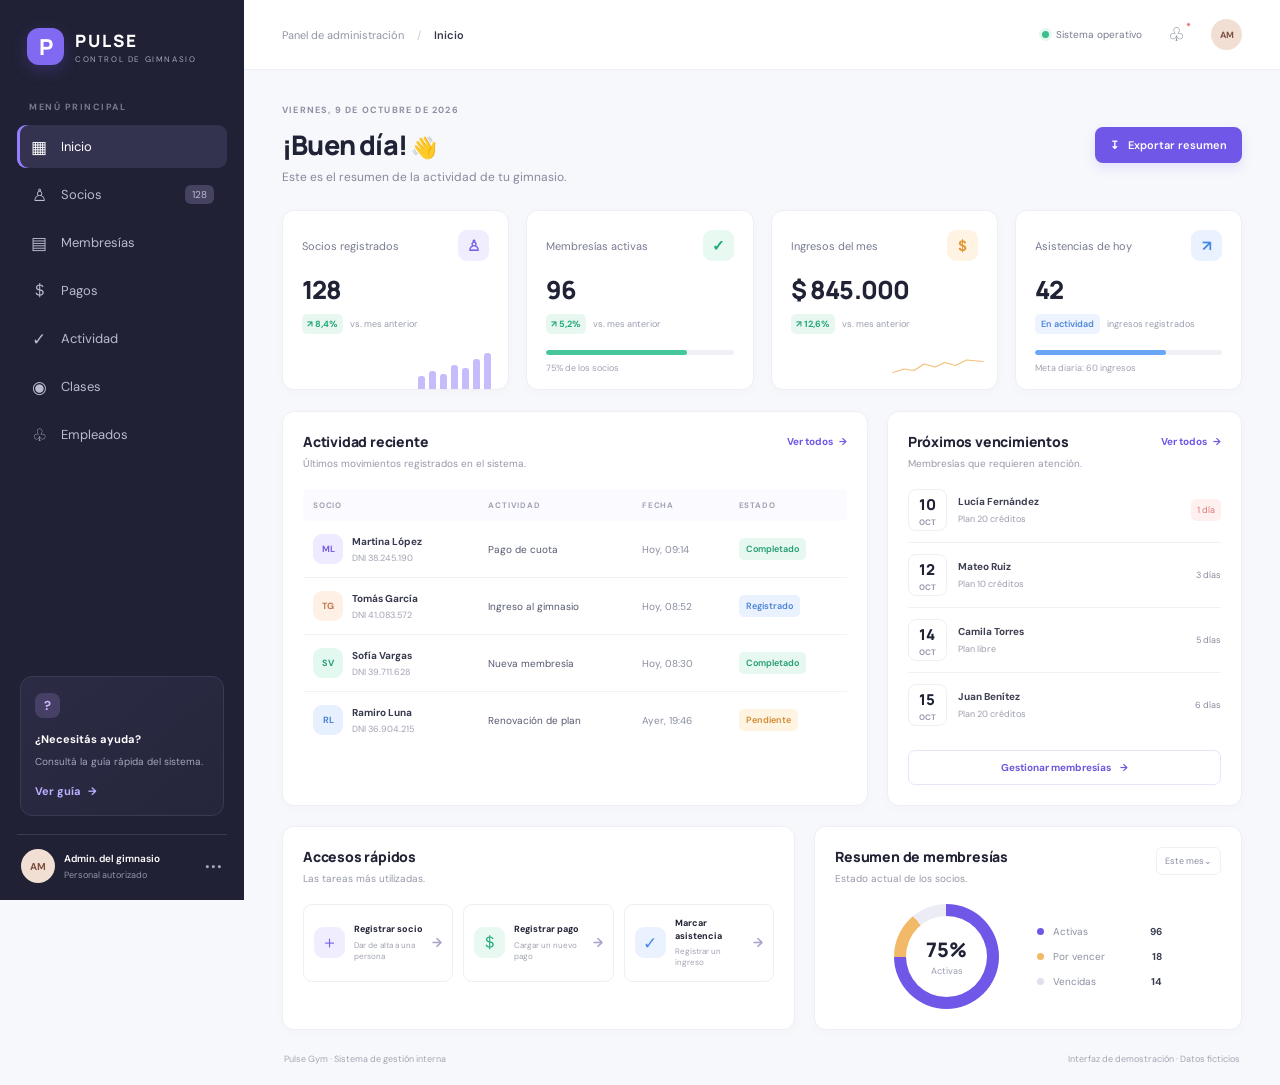
==== index.html @ cd111c4d "Interfaces de usuario Index con dashboard básico en HTML y CSS" ====
<!DOCTYPE html>
<html lang="es">

<head>
  <meta charset="UTF-8">
  <meta name="viewport" content="width=device-width, initial-scale=1.0">
  <title>Pulse Gym | Panel de administración</title>
  <link rel="stylesheet" href="styles.css">
</head>

<body>
  <div class="app">
    <aside class="sidebar">
      <a class="brand" href="#" aria-label="Pulse Gym inicio">
        <span class="brand-mark">P</span>
        <span><strong>PULSE</strong><small>CONTROL DE GIMNASIO</small></span>
      </a>

      <p class="nav-label">MENÚ PRINCIPAL</p>
      <nav>
        <a class="nav-item active" href="#"><span class="nav-icon">▦</span>Inicio</a>
        <a class="nav-item" href="html/socios.html"><span class="nav-icon">♙</span>Socios <span class="nav-count">128</span></a>
        <a class="nav-item" href="html/actividad.html"><span class="nav-icon">▤</span>Membresías</a>
        <a class="nav-item" href="html/pagos.html"><span class="nav-icon">＄</span>Pagos</a>
        <a class="nav-item" href="html/actividad.html"><span class="nav-icon">✓</span>Actividad</a>
        <a class="nav-item" href="html/actividad.html"><span class="nav-icon">◉</span>Clases</a>
        <a class="nav-item" href="html/actividad.html"><span class="nav-icon">♧</span>Empleados</a>
      </nav>

      <div class="sidebar-bottom">
        <div class="help-card">
          <div class="help-symbol">?</div>
          <strong>¿Necesitás ayuda?</strong>
          <p>Consultá la guía rápida del sistema.</p>
          <a href="#">Ver guía <span>→</span></a>
        </div>
        <div class="profile">
          <div class="avatar">AM</div>
          <div class="profile-text"><strong>Admin. del gimnasio</strong><small>Personal autorizado</small></div>
          <span class="dots">•••</span>
        </div>
      </div>
    </aside>

    <main class="main">
      <header class="topbar">
        <div class="breadcrumb">Panel de administración <span>/</span> <strong>Inicio</strong></div>
        <div class="top-actions">
          <span class="status"><i></i> Sistema operativo</span>
          <button class="icon-button" aria-label="Notificaciones">♧<b></b></button>
          <div class="avatar small-avatar">AM</div>
        </div>
      </header>

      <section class="content">
        <div class="welcome-row">
          <div>
            <p class="eyebrow">VIERNES, 9 DE OCTUBRE DE 2026</p>
            <h1>¡Buen día! <span>👋</span></h1>
            <p class="subheading">Este es el resumen de la actividad de tu gimnasio.</p>
          </div>
          <button class="primary-button" onclick="window.print()">↧ <span>Exportar resumen</span></button>
        </div>

        <div class="stats-grid">
          <article class="stat-card">
            <div class="stat-top"><span>Socios registrados</span><span class="stat-icon violet">♙</span></div>
            <div class="stat-value">128</div>
            <div class="stat-foot"><span class="trend">↗ 8,4%</span><span>vs. mes anterior</span></div>
            <div class="mini-bars" aria-hidden="true"><i style="height:35%"></i><i style="height:50%"></i><i
                style="height:42%"></i><i style="height:67%"></i><i style="height:58%"></i><i style="height:82%"></i><i
                style="height:100%"></i></div>
          </article>
          <article class="stat-card">
            <div class="stat-top"><span>Membresías activas</span><span class="stat-icon green">✓</span></div>
            <div class="stat-value">96</div>
            <div class="stat-foot"><span class="trend">↗ 5,2%</span><span>vs. mes anterior</span></div>
            <div class="progress-track">
              <div class="progress green-progress"></div>
            </div>
            <small class="stat-caption">75% de los socios</small>
          </article>
          <article class="stat-card">
            <div class="stat-top"><span>Ingresos del mes</span><span class="stat-icon orange">$</span></div>
            <div class="stat-value">$ 845.000</div>
            <div class="stat-foot"><span class="trend">↗ 12,6%</span><span>vs. mes anterior</span></div>
            <div class="sparkline"><svg viewBox="0 0 180 35" role="img" aria-label="Tendencia de ingresos ascendente">
                <polyline points="0,29 22,22 42,25 62,12 84,18 104,9 125,15 147,4 180,7" />
              </svg></div>
          </article>
          <article class="stat-card">
            <div class="stat-top"><span>Asistencias de hoy</span><span class="stat-icon blue">↗</span></div>
            <div class="stat-value">42</div>
            <div class="stat-foot"><span class="neutral-pill">En actividad</span><span>ingresos registrados</span></div>
            <div class="progress-track">
              <div class="progress blue-progress"></div>
            </div>
            <small class="stat-caption">Meta diaria: 60 ingresos</small>
          </article>
        </div>

        <div class="section-grid">
          <section class="panel activity-panel">
            <div class="panel-heading">
              <div>
                <h2>Actividad reciente</h2>
                <p>Últimos movimientos registrados en el sistema.</p>
              </div>
              <a href="#">Ver todos <span>→</span></a>
            </div>
            <div class="table-wrap">
              <table>
                <thead>
                  <tr>
                    <th>SOCIO</th>
                    <th>ACTIVIDAD</th>
                    <th>FECHA</th>
                    <th>ESTADO</th>
                  </tr>
                </thead>
                <tbody>
                  <tr>
                    <td>
                      <div class="person"><span class="person-avatar lavender">ML</span><span><strong>Martina
                            López</strong><small>DNI 38.245.190</small></span></div>
                    </td>
                    <td><span class="activity-type">Pago de cuota</span></td>
                    <td>Hoy, 09:14</td>
                    <td><span class="badge paid">Completado</span></td>
                  </tr>
                  <tr>
                    <td>
                      <div class="person"><span class="person-avatar peach">TG</span><span><strong>Tomás
                            García</strong><small>DNI 41.083.572</small></span></div>
                    </td>
                    <td><span class="activity-type">Ingreso al gimnasio</span></td>
                    <td>Hoy, 08:52</td>
                    <td><span class="badge active-badge">Registrado</span></td>
                  </tr>
                  <tr>
                    <td>
                      <div class="person"><span class="person-avatar mint">SV</span><span><strong>Sofía
                            Vargas</strong><small>DNI 39.711.628</small></span></div>
                    </td>
                    <td><span class="activity-type">Nueva membresía</span></td>
                    <td>Hoy, 08:30</td>
                    <td><span class="badge paid">Completado</span></td>
                  </tr>
                  <tr>
                    <td>
                      <div class="person"><span class="person-avatar blue-bg">RL</span><span><strong>Ramiro
                            Luna</strong><small>DNI 36.904.215</small></span></div>
                    </td>
                    <td><span class="activity-type">Renovación de plan</span></td>
                    <td>Ayer, 19:46</td>
                    <td><span class="badge pending">Pendiente</span></td>
                  </tr>
                </tbody>
              </table>
            </div>
          </section>

          <section class="panel renewals-panel">
            <div class="panel-heading">
              <div>
                <h2>Próximos vencimientos</h2>
                <p>Membresías que requieren atención.</p>
              </div>
              <a href="#">Ver todos <span>→</span></a>
            </div>
            <div class="renewal-list">
              <div class="renewal-item">
                <div class="renewal-date"><strong>10</strong><small>OCT</small></div>
                <div class="renewal-info"><strong>Lucía Fernández</strong><small>Plan 20 créditos</small></div><span
                  class="days-left urgent">1 día</span>
              </div>
              <div class="renewal-item">
                <div class="renewal-date"><strong>12</strong><small>OCT</small></div>
                <div class="renewal-info"><strong>Mateo Ruiz</strong><small>Plan 10 créditos</small></div><span
                  class="days-left">3 días</span>
              </div>
              <div class="renewal-item">
                <div class="renewal-date"><strong>14</strong><small>OCT</small></div>
                <div class="renewal-info"><strong>Camila Torres</strong><small>Plan libre</small></div><span
                  class="days-left">5 días</span>
              </div>
              <div class="renewal-item">
                <div class="renewal-date"><strong>15</strong><small>OCT</small></div>
                <div class="renewal-info"><strong>Juan Benítez</strong><small>Plan 20 créditos</small></div><span
                  class="days-left">6 días</span>
              </div>
            </div>
            <button class="outline-button">Gestionar membresías <span>→</span></button>
          </section>
        </div>

        <div class="bottom-grid">
          <section class="panel quick-panel">
            <div class="panel-heading">
              <div>
                <h2>Accesos rápidos</h2>
                <p>Las tareas más utilizadas.</p>
              </div>
            </div>
            <div class="quick-actions">
              <a href="#"><span class="quick-icon violet">＋</span><span><strong>Registrar socio</strong><small>Dar de
                    alta a una persona</small></span><b>→</b></a>
              <a href="#"><span class="quick-icon green">＄</span><span><strong>Registrar pago</strong><small>Cargar un
                    nuevo pago</small></span><b>→</b></a>
              <a href="#"><span class="quick-icon blue">✓</span><span><strong>Marcar asistencia</strong><small>Registrar
                    un ingreso</small></span><b>→</b></a>
            </div>
          </section>
          <section class="panel occupancy-panel">
            <div class="panel-heading">
              <div>
                <h2>Resumen de membresías</h2>
                <p>Estado actual de los socios.</p>
              </div><span class="period">Este mes⌄</span>
            </div>
            <div class="membership-summary">
              <div class="donut" aria-label="75 por ciento de membresías activas">
                <div><strong>75%</strong><small>Activas</small></div>
              </div>
              <div class="legend">
                <div><i class="dot active-dot"></i><span>Activas</span><strong>96</strong></div>
                <div><i class="dot pending-dot"></i><span>Por vencer</span><strong>18</strong></div>
                <div><i class="dot expired-dot"></i><span>Vencidas</span><strong>14</strong></div>
              </div>
            </div>
          </section>
        </div>
        <footer>Pulse Gym · Sistema de gestión interna <span>Interfaz de demostración · Datos ficticios</span></footer>
      </section>
    </main>
  </div>
</body>

</html>
---- styles.css ----
@import url('https://fonts.googleapis.com/css2?family=DM+Sans:wght@400;500;600;700&family=Manrope:wght@400;500;600;700;800&display=swap');

:root {
  --ink: #202235;
  --muted: #85899c;
  --line: #ececf3;
  --purple: #7157e8;
  --sidebar: #202135;
  --surface: #ffffff;
  --background: #f7f8fc;
}

* {
  box-sizing: border-box;
}

body {
  margin: 0;
  color: var(--ink);
  background: var(--background);
  font-family: 'DM Sans', sans-serif;
  font-size: 13px;
}

button,
a {
  font: inherit;
}

a {
  color: inherit;
  text-decoration: none;
}

button {
  cursor: pointer;
}

.app {
  min-height: 100vh;
}

.sidebar {
  position: fixed;
  inset: 0 auto 0 0;
  width: 244px;
  background: var(--sidebar);
  color: #fff;
  padding: 28px 17px 17px;
  display: flex;
  flex-direction: column;
  z-index: 2;
}

.brand {
  display: flex;
  align-items: center;
  gap: 11px;
  padding: 0 10px 36px;
}

.brand-mark {
  display: grid;
  place-items: center;
  width: 37px;
  height: 37px;
  border-radius: 12px;
  background: #8169f2;
  font: 800 22px Manrope, sans-serif;
  box-shadow: 0 5px 16px #7157e844;
}

.brand strong {
  display: block;
  font: 800 17px Manrope, sans-serif;
  letter-spacing: 2px;
}

.brand small {
  display: block;
  margin-top: 2px;
  color: #a4a5bb;
  font-size: 8px;
  letter-spacing: 1.6px;
}

.nav-label {
  padding: 0 12px;
  margin: 0 0 12px;
  color: #777990;
  font-size: 9px;
  font-weight: 700;
  letter-spacing: 1.5px;
}

nav {
  display: grid;
  gap: 5px;
}

.nav-item {
  display: flex;
  align-items: center;
  gap: 13px;
  min-height: 43px;
  padding: 0 13px;
  border-radius: 9px;
  color: #b9bbce;
  transition: background .2s, color .2s;
}

.nav-item:hover,
.nav-item.active {
  background: #34334f;
  color: #fff;
}

.nav-item.active {
  box-shadow: inset 3px 0 #947fff;
}

.nav-icon {
  width: 18px;
  text-align: center;
  font-size: 17px;
}

.nav-count {
  margin-left: auto;
  padding: 3px 7px;
  background: #45435f;
  border-radius: 6px;
  font-size: 10px;
}

.sidebar-bottom {
  margin-top: auto;
}

.help-card {
  margin: 20px 3px 18px;
  padding: 16px 14px;
  border: 1px solid #3b3a55;
  border-radius: 12px;
  background: linear-gradient(140deg, #2b2b45, #25253b);
}

.help-symbol {
  display: grid;
  place-items: center;
  width: 25px;
  height: 25px;
  border-radius: 8px;
  color: #c7baff;
  background: #464066;
  font-weight: 700;
  margin-bottom: 12px;
}

.help-card strong {
  font-size: 11px;
}

.help-card p {
  margin: 7px 0 12px;
  color: #a5a6bc;
  font-size: 10px;
  line-height: 1.6;
}

.help-card a {
  color: #bcb0ff;
  font-size: 11px;
  font-weight: 700;
}

.help-card a span {
  margin-left: 4px;
}

.profile {
  display: flex;
  align-items: center;
  gap: 9px;
  padding: 14px 4px 0;
  border-top: 1px solid #3a3a50;
}

.avatar {
  flex: 0 0 auto;
  display: grid;
  place-items: center;
  width: 34px;
  height: 34px;
  border-radius: 50%;
  background: #f2dfd3;
  color: #7d5142;
  font-size: 10px;
  font-weight: 700;
}

.profile-text {
  min-width: 0;
}

.profile-text strong,
.profile-text small {
  display: block;
}

.profile-text strong {
  font-size: 10px;
  font-weight: 600;
  white-space: nowrap;
}

.profile-text small {
  color: #9294ad;
  margin-top: 4px;
  font-size: 9px;
}

.dots {
  margin-left: auto;
  color: #a3a5bb;
  letter-spacing: 1px;
}

.main {
  margin-left: 244px;
  min-height: 100vh;
}

.topbar {
  height: 70px;
  padding: 0 38px;
  background: #fff;
  border-bottom: 1px solid #efeff5;
  display: flex;
  align-items: center;
  justify-content: space-between;
}

.breadcrumb {
  color: #9295a6;
  font-size: 11px;
}

.breadcrumb span {
  margin: 0 10px;
  color: #c7c8d2;
}

.breadcrumb strong {
  color: #38394d;
  font-weight: 600;
}

.top-actions {
  display: flex;
  align-items: center;
  gap: 20px;
}

.status {
  display: flex;
  align-items: center;
  gap: 7px;
  color: #777d90;
  font-size: 10px;
}

.status i {
  width: 7px;
  height: 7px;
  border-radius: 50%;
  background: #39bf8a;
  box-shadow: 0 0 0 3px #e5f8ef;
}

.icon-button {
  position: relative;
  border: 0;
  background: none;
  color: #777b91;
  font-size: 19px;
}

.icon-button b {
  position: absolute;
  top: 1px;
  right: 0;
  width: 5px;
  height: 5px;
  border-radius: 50%;
  background: #ef777d;
  border: 1px solid white;
}

.small-avatar {
  width: 31px;
  height: 31px;
  font-size: 9px;
}

.content {
  max-width: 1600px;
  margin: 0 auto;
  padding: 34px 38px 20px;
}

.welcome-row {
  display: flex;
  justify-content: space-between;
  align-items: center;
  margin-bottom: 25px;
}

.eyebrow {
  margin: 0 0 10px;
  color: #8d90a2;
  font-size: 9px;
  font-weight: 700;
  letter-spacing: 1.2px;
}

h1,
h2,
p {
  margin-top: 0;
}

h1 {
  margin-bottom: 6px;
  font: 800 27px Manrope, sans-serif;
  letter-spacing: -.8px;
}

h1 span {
  font-size: 21px;
}

.subheading {
  margin-bottom: 0;
  color: #85899c;
  font-size: 12px;
}

.primary-button {
  display: flex;
  align-items: center;
  gap: 9px;
  padding: 11px 15px;
  color: #fff;
  border: 0;
  border-radius: 8px;
  background: var(--purple);
  box-shadow: 0 5px 12px #7157e826;
  font-size: 11px;
  font-weight: 600;
}

.primary-button:hover {
  background: #6046d6;
}

.stats-grid {
  display: grid;
  grid-template-columns: repeat(4, minmax(0, 1fr));
  gap: 17px;
  margin-bottom: 21px;
}

.stat-card,
.panel {
  background: var(--surface);
  border: 1px solid #eeeef5;
  border-radius: 12px;
  box-shadow: 0 3px 12px #26264a05;
}

.stat-card {
  position: relative;
  min-height: 157px;
  padding: 19px 19px 15px;
  overflow: hidden;
}

.stat-top {
  display: flex;
  justify-content: space-between;
  align-items: center;
  color: #777b90;
  font-size: 11px;
}

.stat-icon {
  display: grid;
  place-items: center;
  width: 31px;
  height: 31px;
  border-radius: 9px;
  font-size: 15px;
  font-weight: 700;
}

.violet {
  color: #795fe7;
  background: #f0edff;
}

.green {
  color: #20a97c;
  background: #e7f9f1;
}

.orange {
  color: #e29a39;
  background: #fff3e4;
}

.blue {
  color: #4789e9;
  background: #eaf2ff;
}

.stat-value {
  margin: 11px 0 7px;
  font: 800 25px Manrope, sans-serif;
  letter-spacing: -.8px;
}

.stat-foot {
  display: flex;
  align-items: center;
  gap: 7px;
  color: #9a9dae;
  font-size: 9px;
}

.trend {
  color: #22a779;
  background: #e8f8f0;
  padding: 4px 5px;
  border-radius: 5px;
  font-weight: 700;
}

.neutral-pill {
  padding: 4px 6px;
  border-radius: 5px;
  color: #4c86d9;
  background: #edf4ff;
  font-weight: 600;
}

.mini-bars {
  position: absolute;
  right: 17px;
  bottom: 0;
  height: 36px;
  display: flex;
  align-items: end;
  gap: 4px;
  opacity: .8;
}

.mini-bars i {
  display: block;
  width: 7px;
  border-radius: 3px 3px 0 0;
  background: #b8aafa;
}

.progress-track {
  width: 100%;
  height: 5px;
  margin-top: 16px;
  background: #f0f1f7;
  border-radius: 5px;
  overflow: hidden;
}

.progress {
  height: 100%;
  border-radius: 5px;
}

.green-progress {
  width: 75%;
  background: #46c79b;
}

.blue-progress {
  width: 70%;
  background: #6ba6f6;
}

.stat-caption {
  display: block;
  margin-top: 7px;
  color: #a1a4b3;
  font-size: 9px;
}

.sparkline {
  position: absolute;
  width: 90px;
  right: 14px;
  bottom: 10px;
  opacity: .8;
}

.sparkline svg {
  width: 100%;
  overflow: visible;
}

.sparkline polyline {
  fill: none;
  stroke: #f0b25b;
  stroke-width: 2.5;
  stroke-linecap: round;
  stroke-linejoin: round;
}

.section-grid {
  display: grid;
  grid-template-columns: minmax(0, 1.65fr) minmax(290px, 1fr);
  gap: 19px;
  margin-bottom: 20px;
}

.panel {
  padding: 20px;
  min-width: 0;
}

.panel-heading {
  display: flex;
  justify-content: space-between;
  align-items: flex-start;
  gap: 10px;
  margin-bottom: 19px;
}

.panel-heading h2 {
  margin: 0 0 6px;
  font: 800 14px Manrope, sans-serif;
  letter-spacing: -.2px;
}

.panel-heading p {
  margin: 0;
  color: #9699aa;
  font-size: 10px;
}

.panel-heading>a {
  flex: 0 0 auto;
  color: #7157e8;
  font-size: 10px;
  font-weight: 700;
  padding-top: 3px;
}

.panel-heading>a span {
  margin-left: 4px;
}

.table-wrap {
  overflow-x: auto;
}

table {
  width: 100%;
  border-collapse: collapse;
  text-align: left;
  white-space: nowrap;
}

th {
  padding: 11px 10px;
  color: #a0a3b2;
  font-size: 8px;
  font-weight: 700;
  letter-spacing: .8px;
  background: #fafaff;
}

th:first-child {
  border-radius: 6px 0 0 6px;
}

th:last-child {
  border-radius: 0 6px 6px 0;
}

td {
  padding: 13px 10px;
  border-bottom: 1px solid #f1f1f6;
  color: #898da0;
  font-size: 10px;
}

tbody tr:last-child td {
  border-bottom: 0;
}

.person {
  display: flex;
  align-items: center;
  gap: 9px;
}

.person-avatar {
  display: grid;
  place-items: center;
  width: 30px;
  height: 30px;
  border-radius: 9px;
  font-size: 9px;
  font-weight: 700;
}

.lavender {
  color: #775de0;
  background: #eeeaff;
}

.peach {
  color: #bf7950;
  background: #fff0e6;
}

.mint {
  color: #269d7a;
  background: #e3f8ef;
}

.blue-bg {
  color: #4b82d0;
  background: #e6f0ff;
}

.person strong,
.person small {
  display: block;
}

.person strong {
  color: #37394e;
  font-size: 10px;
  font-weight: 700;
}

.person small {
  margin-top: 4px;
  color: #a0a3b2;
  font-size: 9px;
}

.activity-type {
  color: #55596f;
}

.badge {
  display: inline-block;
  padding: 5px 7px;
  border-radius: 5px;
  font-size: 9px;
  font-weight: 600;
}

.paid {
  color: #209b72;
  background: #e7f8f0;
}

.active-badge {
  color: #4b83d5;
  background: #eaf2ff;
}

.pending {
  color: #d08a31;
  background: #fff3e2;
}

.renewal-list {
  margin-top: 2px;
}

.renewal-item {
  display: flex;
  align-items: center;
  gap: 11px;
  padding: 11px 0;
  border-bottom: 1px solid #f0f0f5;
}

.renewal-item:first-child {
  padding-top: 0;
}

.renewal-item:last-child {
  border-bottom: 0;
}

.renewal-date {
  display: flex;
  flex-direction: column;
  align-items: center;
  justify-content: center;
  width: 39px;
  height: 42px;
  flex: 0 0 auto;
  border: 1px solid #efeff5;
  border-radius: 8px;
}

.renewal-date strong {
  font: 800 15px Manrope, sans-serif;
}

.renewal-date small {
  margin-top: 2px;
  color: #989bad;
  font-size: 8px;
  font-weight: 700;
}

.renewal-info {
  min-width: 0;
  flex: 1;
}

.renewal-info strong,
.renewal-info small {
  display: block;
}

.renewal-info strong {
  color: #3d3f52;
  font-size: 10px;
}

.renewal-info small {
  margin-top: 5px;
  color: #9b9eae;
  font-size: 9px;
}

.days-left {
  flex: 0 0 auto;
  color: #898da0;
  font-size: 9px;
}

.days-left.urgent {
  color: #dc7777;
  background: #fff0f0;
  padding: 5px 6px;
  border-radius: 5px;
}

.outline-button {
  width: 100%;
  display: flex;
  justify-content: center;
  gap: 9px;
  margin-top: 13px;
  padding: 10px;
  border: 1px solid #e8e5fb;
  border-radius: 7px;
  color: #7058dc;
  background: #fff;
  font-size: 10px;
  font-weight: 700;
}

.outline-button:hover {
  background: #f8f6ff;
}

.bottom-grid {
  display: grid;
  grid-template-columns: minmax(0, 1.2fr) minmax(290px, 1fr);
  gap: 19px;
}

.quick-panel,
.occupancy-panel {
  min-height: 190px;
}

.quick-actions {
  display: grid;
  grid-template-columns: repeat(3, minmax(0, 1fr));
  gap: 10px;
}

.quick-actions a {
  display: flex;
  align-items: center;
  gap: 9px;
  padding: 12px 10px;
  min-width: 0;
  border: 1px solid #eeeef5;
  border-radius: 9px;
  transition: border .2s, transform .2s;
}

.quick-actions a:hover {
  border-color: #d7d0ff;
  transform: translateY(-2px);
}

.quick-icon {
  display: grid;
  place-items: center;
  flex: 0 0 auto;
  width: 31px;
  height: 31px;
  border-radius: 9px;
  font-size: 17px;
}

.quick-actions a>span:nth-child(2) {
  min-width: 0;
  flex: 1;
}

.quick-actions strong,
.quick-actions small {
  display: block;
}

.quick-actions strong {
  font-size: 9px;
  line-height: 1.4;
}

.quick-actions small {
  margin-top: 4px;
  color: #a0a3b2;
  font-size: 8px;
  line-height: 1.4;
}

.quick-actions b {
  color: #aaa5c8;
  font-size: 13px;
}

.period {
  padding: 7px 8px;
  border: 1px solid #efeff5;
  border-radius: 6px;
  color: #8b8ea1;
  font-size: 9px;
}

.membership-summary {
  display: flex;
  align-items: center;
  justify-content: center;
  gap: 38px;
}

.donut {
  display: grid;
  place-items: center;
  width: 105px;
  height: 105px;
  border-radius: 50%;
  background: conic-gradient(#7157e8 0 75%, #f2b968 75% 89%, #ececf4 89% 100%);
  position: relative;
}

.donut::before {
  content: '';
  position: absolute;
  inset: 12px;
  border-radius: 50%;
  background: white;
}

.donut>div {
  z-index: 1;
  text-align: center;
}

.donut strong,
.donut small {
  display: block;
}

.donut strong {
  font: 800 20px Manrope, sans-serif;
}

.donut small {
  margin-top: 2px;
  color: #9a9dae;
  font-size: 9px;
}

.legend {
  display: grid;
  gap: 12px;
  min-width: 125px;
}

.legend>div {
  display: grid;
  grid-template-columns: 8px 1fr auto;
  align-items: center;
  gap: 8px;
  color: #8c90a1;
  font-size: 10px;
}

.legend strong {
  color: #3b3d51;
  font-size: 10px;
}

.dot {
  width: 7px;
  height: 7px;
  border-radius: 50%;
}

.active-dot {
  background: #7157e8;
}

.pending-dot {
  background: #f2b968;
}

.expired-dot {
  background: #dfe0eb;
}

footer {
  display: flex;
  justify-content: space-between;
  gap: 15px;
  padding: 23px 2px 0;
  color: #a2a5b4;
  font-size: 9px;
}

footer span {
  text-align: right;
}

@media (max-width: 1250px) {
  .content {
    padding: 28px 24px 18px;
  }

  .topbar {
    padding: 0 24px;
  }

  .stats-grid {
    grid-template-columns: repeat(2, minmax(0, 1fr));
  }

  .quick-actions {
    grid-template-columns: 1fr;
  }

  .quick-actions a {
    padding: 9px 10px;
  }
}

@media (max-width: 950px) {
  .sidebar {
    width: 76px;
    padding: 23px 10px 14px;
  }

  .brand {
    justify-content: center;
    padding: 0 0 34px;
  }

  .brand>span:last-child,
  .nav-label,
  .nav-item:not(.active) {
    display: none;
  }

  nav {
    gap: 8px;
  }

  .nav-item {
    justify-content: center;
    padding: 0;
    font-size: 0;
  }

  .nav-item.active {
    font-size: 0;
  }

  .nav-icon {
    font-size: 18px;
  }

  .nav-count,
  .help-card,
  .profile-text,
  .dots {
    display: none;
  }

  .profile {
    justify-content: center;
    padding-top: 15px;
  }

  .main {
    margin-left: 76px;
  }

  .section-grid,
  .bottom-grid {
    grid-template-columns: 1fr;
  }

  .quick-actions {
    grid-template-columns: repeat(3, minmax(0, 1fr));
  }
}

@media (max-width: 600px) {
  .topbar {
    height: 58px;
    padding: 0 16px;
  }

  .status {
    display: none;
  }

  .content {
    padding: 24px 14px 16px;
  }

  .welcome-row {
    align-items: flex-start;
    gap: 12px;
  }

  h1 {
    font-size: 23px;
  }

  .primary-button {
    padding: 10px;
  }

  .primary-button span {
    display: none;
  }

  .stats-grid {
    gap: 10px;
  }

  .stat-card {
    padding: 14px 12px;
    min-height: 145px;
  }

  .stat-top {
    align-items: flex-start;
    gap: 5px;
    font-size: 10px;
  }

  .stat-icon {
    width: 27px;
    height: 27px;
  }

  .stat-value {
    font-size: 21px;
  }

  .stat-foot {
    flex-wrap: wrap;
    gap: 4px;
    font-size: 8px;
  }

  .panel {
    padding: 15px 12px;
  }

  .panel-heading h2 {
    font-size: 13px;
  }

  .membership-summary {
    gap: 15px;
  }

  .donut {
    width: 90px;
    height: 90px;
  }

  .donut::before {
    inset: 10px;
  }

  .quick-actions {
    grid-template-columns: 1fr;
  }

  footer {
    flex-direction: column;
    line-height: 1.5;
  }

  footer span {
    text-align: left;
  }
}

@media print {

  .sidebar,
  .topbar,
  .primary-button {
    display: none;
  }

  .main {
    margin-left: 0;
  }

  body {
    background: white;
  }

  .content {
    max-width: none;
    padding: 10px;
  }
}
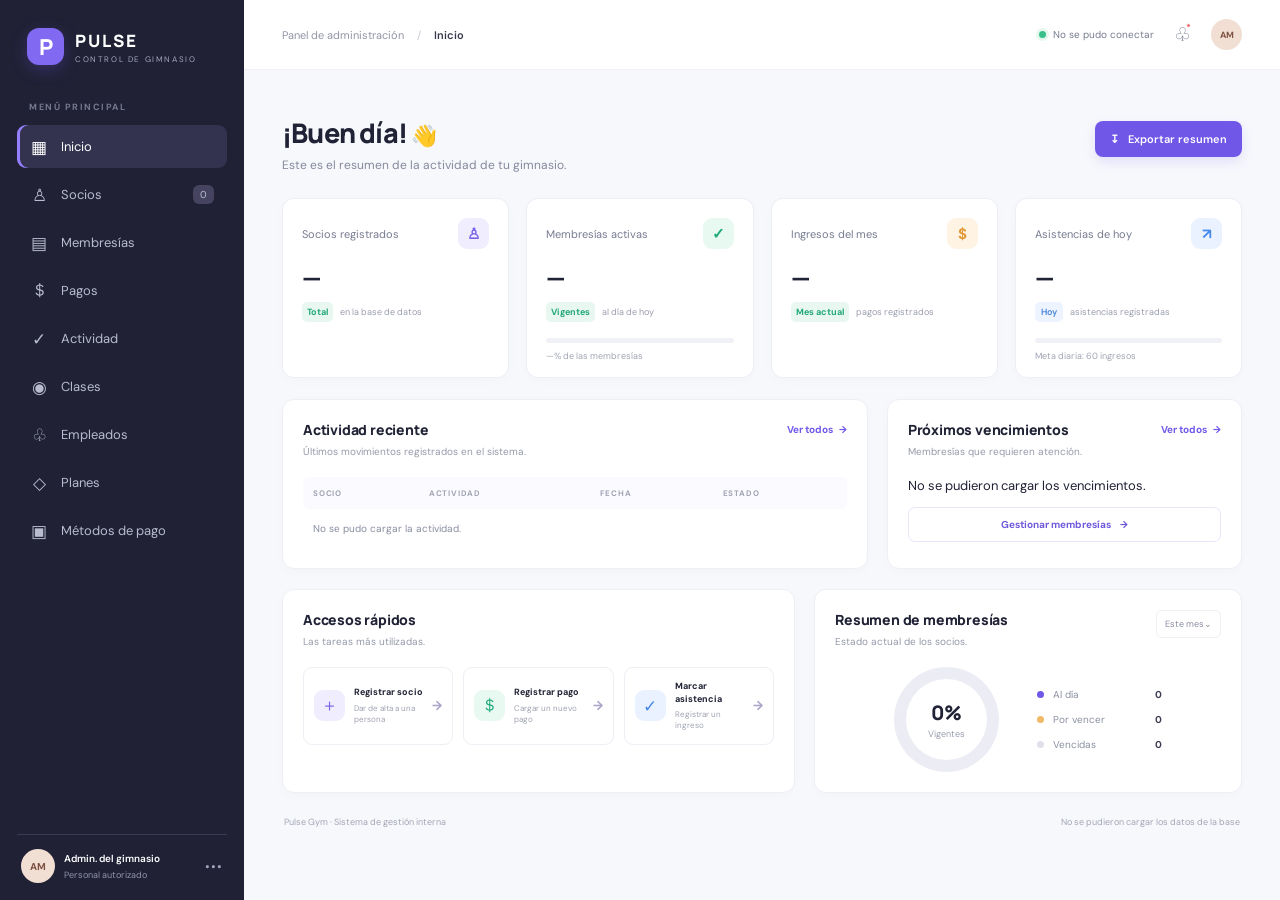
==== commit db3b6bde: "Backend y cambios front" ====
--- a/index.html
+++ b/index.html
@@ -5,110 +5,103 @@
   <meta charset="UTF-8">
   <meta name="viewport" content="width=device-width, initial-scale=1.0">
   <title>Pulse Gym | Panel de administración</title>
-  <link rel="stylesheet" href="styles.css">
+  <link rel="stylesheet" href="styles.css?v=20261028-2">
 </head>
 
-<body>
-  <div class="app">
-    <aside class="sidebar">
-      <a class="brand" href="#" aria-label="Pulse Gym inicio">
-        <span class="brand-mark">P</span>
+<body data-api="./api/api.php">
+  <div class="aplicacion">
+    <aside class="barra-lateral">
+      <a class="marca" href="index.html" aria-label="Pulse Gym inicio">
+        <span class="logo-marca">P</span>
         <span><strong>PULSE</strong><small>CONTROL DE GIMNASIO</small></span>
       </a>
 
-      <p class="nav-label">MENÚ PRINCIPAL</p>
+      <p class="etiqueta-nav">MENÚ PRINCIPAL</p>
       <nav>
-        <a class="nav-item active" href="#"><span class="nav-icon">▦</span>Inicio</a>
-        <a class="nav-item" href="html/socios.html"><span class="nav-icon">♙</span>Socios <span class="nav-count">128</span></a>
-        <a class="nav-item" href="html/actividad.html"><span class="nav-icon">▤</span>Membresías</a>
-        <a class="nav-item" href="html/pagos.html"><span class="nav-icon">＄</span>Pagos</a>
-        <a class="nav-item" href="html/actividad.html"><span class="nav-icon">✓</span>Actividad</a>
-        <a class="nav-item" href="html/actividad.html"><span class="nav-icon">◉</span>Clases</a>
-        <a class="nav-item" href="html/actividad.html"><span class="nav-icon">♧</span>Empleados</a>
+        <a class="item-nav activo" href="index.html"><span class="icono-nav">▦</span>Inicio</a>
+        <a class="item-nav" href="html/gestion.php?section=socios"><span class="icono-nav">♙</span>Socios <span class="contador-nav">0</span></a>
+        <a class="item-nav" href="html/gestion.php?section=membresias"><span class="icono-nav">▤</span>Membresías</a>
+        <a class="item-nav" href="html/gestion.php?section=pagos"><span class="icono-nav">＄</span>Pagos</a>
+        <a class="item-nav" href="html/gestion.php?section=actividad"><span class="icono-nav">✓</span>Actividad</a>
+        <a class="item-nav" href="html/gestion.php?section=clases"><span class="icono-nav">◉</span>Clases</a>
+        <a class="item-nav" href="html/gestion.php?section=empleados"><span class="icono-nav">♧</span>Empleados</a>
+        <a class="item-nav" href="html/gestion.php?section=planes"><span class="icono-nav">◇</span>Planes</a>
+        <a class="item-nav" href="html/gestion.php?section=metodos_pago"><span class="icono-nav">▣</span>Métodos de pago</a>
       </nav>
 
-      <div class="sidebar-bottom">
-        <div class="help-card">
-          <div class="help-symbol">?</div>
-          <strong>¿Necesitás ayuda?</strong>
-          <p>Consultá la guía rápida del sistema.</p>
-          <a href="#">Ver guía <span>→</span></a>
-        </div>
-        <div class="profile">
+      <div class="barra-lateral-inferior">
+        <div class="perfil">
           <div class="avatar">AM</div>
-          <div class="profile-text"><strong>Admin. del gimnasio</strong><small>Personal autorizado</small></div>
-          <span class="dots">•••</span>
+          <div class="texto-perfil"><strong>Admin. del gimnasio</strong><small>Personal autorizado</small></div>
+          <span class="puntos">•••</span>
         </div>
       </div>
     </aside>
 
-    <main class="main">
-      <header class="topbar">
-        <div class="breadcrumb">Panel de administración <span>/</span> <strong>Inicio</strong></div>
-        <div class="top-actions">
-          <span class="status"><i></i> Sistema operativo</span>
-          <button class="icon-button" aria-label="Notificaciones">♧<b></b></button>
-          <div class="avatar small-avatar">AM</div>
+    <main class="principal">
+      <header class="barra-superior">
+        <div class="miga-de-pan">Panel de administración <span>/</span> <strong>Inicio</strong></div>
+        <div class="acciones-superiores">
+          <span class="estado"><i></i> Sistema operativo</span>
+          <a class="boton-icono" href="html/gestion.php?section=membresias" aria-label="Ver vencimientos">♧<b></b></a>
+          <div class="avatar avatar-pequeno">AM</div>
         </div>
       </header>
 
-      <section class="content">
-        <div class="welcome-row">
+      <section class="contenido">
+        <div class="fila-bienvenida">
           <div>
-            <p class="eyebrow">VIERNES, 9 DE OCTUBRE DE 2026</p>
+            <p class="subtitulo-superior" id="fecha-hoy"></p>
             <h1>¡Buen día! <span>👋</span></h1>
-            <p class="subheading">Este es el resumen de la actividad de tu gimnasio.</p>
+            <p class="subtitulo">Este es el resumen de la actividad de tu gimnasio.</p>
           </div>
-          <button class="primary-button" onclick="window.print()">↧ <span>Exportar resumen</span></button>
+          <button class="boton-principal" onclick="window.print()">↧ <span>Exportar resumen</span></button>
         </div>
 
-        <div class="stats-grid">
-          <article class="stat-card">
-            <div class="stat-top"><span>Socios registrados</span><span class="stat-icon violet">♙</span></div>
-            <div class="stat-value">128</div>
-            <div class="stat-foot"><span class="trend">↗ 8,4%</span><span>vs. mes anterior</span></div>
-            <div class="mini-bars" aria-hidden="true"><i style="height:35%"></i><i style="height:50%"></i><i
-                style="height:42%"></i><i style="height:67%"></i><i style="height:58%"></i><i style="height:82%"></i><i
-                style="height:100%"></i></div>
+        <div class="grilla-estadisticas">
+          <article class="tarjeta-estadistica">
+            <div class="estadistica-superior"><span>Socios registrados</span><span class="icono-estadistica violeta">♙</span></div>
+            <div class="valor-estadistica">—</div>
+            <div class="pie-estadistica"><span class="tendencia">Total</span><span>en la base de datos</span></div>
           </article>
-          <article class="stat-card">
-            <div class="stat-top"><span>Membresías activas</span><span class="stat-icon green">✓</span></div>
-            <div class="stat-value">96</div>
-            <div class="stat-foot"><span class="trend">↗ 5,2%</span><span>vs. mes anterior</span></div>
-            <div class="progress-track">
-              <div class="progress green-progress"></div>
+          <article class="tarjeta-estadistica">
+            <div class="estadistica-superior"><span>Membresías activas</span><span class="icono-estadistica verde">✓</span></div>
+            <div class="valor-estadistica">—</div>
+            <div class="pie-estadistica"><span class="tendencia">Vigentes</span><span>al día de hoy</span></div>
+            <div class="pista-progreso">
+              <div class="progreso progreso-verde"></div>
             </div>
-            <small class="stat-caption">75% de los socios</small>
+            <small class="leyenda-estadistica">—% de las membresías</small>
           </article>
-          <article class="stat-card">
-            <div class="stat-top"><span>Ingresos del mes</span><span class="stat-icon orange">$</span></div>
-            <div class="stat-value">$ 845.000</div>
-            <div class="stat-foot"><span class="trend">↗ 12,6%</span><span>vs. mes anterior</span></div>
-            <div class="sparkline"><svg viewBox="0 0 180 35" role="img" aria-label="Tendencia de ingresos ascendente">
-                <polyline points="0,29 22,22 42,25 62,12 84,18 104,9 125,15 147,4 180,7" />
+          <article class="tarjeta-estadistica">
+            <div class="estadistica-superior"><span>Ingresos del mes</span><span class="icono-estadistica naranja">$</span></div>
+            <div class="valor-estadistica">—</div>
+            <div class="pie-estadistica"><span class="tendencia">Mes actual</span><span>pagos registrados</span></div>
+            <div class="linea-tendencia"><svg viewBox="0 0 180 35" role="img" aria-label="Tendencia de ingresos">
+                <polyline points="" />
               </svg></div>
           </article>
-          <article class="stat-card">
-            <div class="stat-top"><span>Asistencias de hoy</span><span class="stat-icon blue">↗</span></div>
-            <div class="stat-value">42</div>
-            <div class="stat-foot"><span class="neutral-pill">En actividad</span><span>ingresos registrados</span></div>
-            <div class="progress-track">
-              <div class="progress blue-progress"></div>
+          <article class="tarjeta-estadistica">
+            <div class="estadistica-superior"><span>Asistencias de hoy</span><span class="icono-estadistica azul">↗</span></div>
+            <div class="valor-estadistica">—</div>
+            <div class="pie-estadistica"><span class="pildora-neutral">Hoy</span><span>asistencias registradas</span></div>
+            <div class="pista-progreso">
+              <div class="progreso progreso-azul"></div>
             </div>
-            <small class="stat-caption">Meta diaria: 60 ingresos</small>
+            <small class="leyenda-estadistica">Meta diaria: 60 ingresos</small>
           </article>
         </div>
 
-        <div class="section-grid">
-          <section class="panel activity-panel">
-            <div class="panel-heading">
+        <div class="grilla-secciones">
+          <section class="panel panel-actividad">
+            <div class="encabezado-panel">
               <div>
                 <h2>Actividad reciente</h2>
                 <p>Últimos movimientos registrados en el sistema.</p>
               </div>
-              <a href="#">Ver todos <span>→</span></a>
+              <a href="html/gestion.php?section=actividad">Ver todos <span>→</span></a>
             </div>
-            <div class="table-wrap">
+            <div class="contenedor-tabla">
               <table>
                 <thead>
                   <tr>
@@ -119,121 +112,68 @@
                   </tr>
                 </thead>
                 <tbody>
-                  <tr>
-                    <td>
-                      <div class="person"><span class="person-avatar lavender">ML</span><span><strong>Martina
-                            López</strong><small>DNI 38.245.190</small></span></div>
-                    </td>
-                    <td><span class="activity-type">Pago de cuota</span></td>
-                    <td>Hoy, 09:14</td>
-                    <td><span class="badge paid">Completado</span></td>
-                  </tr>
-                  <tr>
-                    <td>
-                      <div class="person"><span class="person-avatar peach">TG</span><span><strong>Tomás
-                            García</strong><small>DNI 41.083.572</small></span></div>
-                    </td>
-                    <td><span class="activity-type">Ingreso al gimnasio</span></td>
-                    <td>Hoy, 08:52</td>
-                    <td><span class="badge active-badge">Registrado</span></td>
-                  </tr>
-                  <tr>
-                    <td>
-                      <div class="person"><span class="person-avatar mint">SV</span><span><strong>Sofía
-                            Vargas</strong><small>DNI 39.711.628</small></span></div>
-                    </td>
-                    <td><span class="activity-type">Nueva membresía</span></td>
-                    <td>Hoy, 08:30</td>
-                    <td><span class="badge paid">Completado</span></td>
-                  </tr>
-                  <tr>
-                    <td>
-                      <div class="person"><span class="person-avatar blue-bg">RL</span><span><strong>Ramiro
-                            Luna</strong><small>DNI 36.904.215</small></span></div>
-                    </td>
-                    <td><span class="activity-type">Renovación de plan</span></td>
-                    <td>Ayer, 19:46</td>
-                    <td><span class="badge pending">Pendiente</span></td>
-                  </tr>
+                  <tr><td colspan="4">Cargando actividad…</td></tr>
                 </tbody>
               </table>
             </div>
           </section>
 
-          <section class="panel renewals-panel">
-            <div class="panel-heading">
+          <section class="panel panel-renovaciones">
+            <div class="encabezado-panel">
               <div>
                 <h2>Próximos vencimientos</h2>
                 <p>Membresías que requieren atención.</p>
               </div>
-              <a href="#">Ver todos <span>→</span></a>
+              <a href="html/gestion.php?section=membresias">Ver todos <span>→</span></a>
             </div>
-            <div class="renewal-list">
-              <div class="renewal-item">
-                <div class="renewal-date"><strong>10</strong><small>OCT</small></div>
-                <div class="renewal-info"><strong>Lucía Fernández</strong><small>Plan 20 créditos</small></div><span
-                  class="days-left urgent">1 día</span>
-              </div>
-              <div class="renewal-item">
-                <div class="renewal-date"><strong>12</strong><small>OCT</small></div>
-                <div class="renewal-info"><strong>Mateo Ruiz</strong><small>Plan 10 créditos</small></div><span
-                  class="days-left">3 días</span>
-              </div>
-              <div class="renewal-item">
-                <div class="renewal-date"><strong>14</strong><small>OCT</small></div>
-                <div class="renewal-info"><strong>Camila Torres</strong><small>Plan libre</small></div><span
-                  class="days-left">5 días</span>
-              </div>
-              <div class="renewal-item">
-                <div class="renewal-date"><strong>15</strong><small>OCT</small></div>
-                <div class="renewal-info"><strong>Juan Benítez</strong><small>Plan 20 créditos</small></div><span
-                  class="days-left">6 días</span>
-              </div>
+            <div class="lista-renovaciones">
+              <p>Cargando vencimientos…</p>
             </div>
-            <button class="outline-button">Gestionar membresías <span>→</span></button>
+            <a class="boton-delimitado" href="html/gestion.php?section=membresias">Gestionar membresías <span>→</span></a>
           </section>
         </div>
 
-        <div class="bottom-grid">
-          <section class="panel quick-panel">
-            <div class="panel-heading">
+        <div class="grilla-inferior">
+          <section class="panel panel-rapido">
+            <div class="encabezado-panel">
               <div>
                 <h2>Accesos rápidos</h2>
                 <p>Las tareas más utilizadas.</p>
               </div>
             </div>
-            <div class="quick-actions">
-              <a href="#"><span class="quick-icon violet">＋</span><span><strong>Registrar socio</strong><small>Dar de
+            <div class="acciones-rapidas">
+              <a href="html/gestion.php?section=socios#nuevo"><span class="icono-rapido violeta">＋</span><span><strong>Registrar socio</strong><small>Dar de
                     alta a una persona</small></span><b>→</b></a>
-              <a href="#"><span class="quick-icon green">＄</span><span><strong>Registrar pago</strong><small>Cargar un
+              <a href="html/gestion.php?section=pagos#nuevo"><span class="icono-rapido verde">＄</span><span><strong>Registrar pago</strong><small>Cargar un
                     nuevo pago</small></span><b>→</b></a>
-              <a href="#"><span class="quick-icon blue">✓</span><span><strong>Marcar asistencia</strong><small>Registrar
+              <a href="html/gestion.php?section=actividad#nuevo"><span class="icono-rapido azul">✓</span><span><strong>Marcar asistencia</strong><small>Registrar
                     un ingreso</small></span><b>→</b></a>
             </div>
           </section>
-          <section class="panel occupancy-panel">
-            <div class="panel-heading">
+          <section class="panel panel-ocupacion">
+            <div class="encabezado-panel">
               <div>
                 <h2>Resumen de membresías</h2>
                 <p>Estado actual de los socios.</p>
-              </div><span class="period">Este mes⌄</span>
+              </div><span class="periodo">Este mes⌄</span>
             </div>
-            <div class="membership-summary">
-              <div class="donut" aria-label="75 por ciento de membresías activas">
-                <div><strong>75%</strong><small>Activas</small></div>
+            <div class="resumen-membresia">
+              <div class="dona" aria-label="Resumen de membresías">
+                <div><strong>0%</strong><small>Vigentes</small></div>
               </div>
-              <div class="legend">
-                <div><i class="dot active-dot"></i><span>Activas</span><strong>96</strong></div>
-                <div><i class="dot pending-dot"></i><span>Por vencer</span><strong>18</strong></div>
-                <div><i class="dot expired-dot"></i><span>Vencidas</span><strong>14</strong></div>
+              <div class="leyenda">
+                <div><i class="punto punto-activo"></i><span>Al día</span><strong>0</strong></div>
+                <div><i class="punto punto-pendiente"></i><span>Por vencer</span><strong>0</strong></div>
+                <div><i class="punto punto-vencido"></i><span>Vencidas</span><strong>0</strong></div>
               </div>
             </div>
           </section>
         </div>
-        <footer>Pulse Gym · Sistema de gestión interna <span>Interfaz de demostración · Datos ficticios</span></footer>
+        <footer>Pulse Gym · Sistema de gestión interna <span>Conectado a ingresos_gim</span></footer>
       </section>
     </main>
   </div>
+  <script src="api.js?v=20261028-2" defer></script>
 </body>
 
-</html>+</html>
--- a/styles.css
+++ b/styles.css
@@ -1,13 +1,13 @@
 @import url('https://fonts.googleapis.com/css2?family=DM+Sans:wght@400;500;600;700&family=Manrope:wght@400;500;600;700;800&display=swap');
 
 :root {
-  --ink: #202235;
-  --muted: #85899c;
-  --line: #ececf3;
-  --purple: #7157e8;
-  --sidebar: #202135;
-  --surface: #ffffff;
-  --background: #f7f8fc;
+  --tinta: #202235;
+  --atenuado: #85899c;
+  --linea: #ececf3;
+  --purpura: #7157e8;
+  --barra-lateral-color: #202135;
+  --superficie: #ffffff;
+  --fondo: #f7f8fc;
 }
 
 * {
@@ -16,8 +16,8 @@
 
 body {
   margin: 0;
-  color: var(--ink);
-  background: var(--background);
+  color: var(--tinta);
+  background: var(--fondo);
   font-family: 'DM Sans', sans-serif;
   font-size: 13px;
 }
@@ -36,15 +36,15 @@
   cursor: pointer;
 }
 
-.app {
+.aplicacion {
   min-height: 100vh;
 }
 
-.sidebar {
+.barra-lateral {
   position: fixed;
   inset: 0 auto 0 0;
   width: 244px;
-  background: var(--sidebar);
+  background: var(--barra-lateral-color);
   color: #fff;
   padding: 28px 17px 17px;
   display: flex;
@@ -52,14 +52,14 @@
   z-index: 2;
 }
 
-.brand {
+.marca {
   display: flex;
   align-items: center;
   gap: 11px;
   padding: 0 10px 36px;
 }
 
-.brand-mark {
+.logo-marca {
   display: grid;
   place-items: center;
   width: 37px;
@@ -70,13 +70,13 @@
   box-shadow: 0 5px 16px #7157e844;
 }
 
-.brand strong {
+.marca strong {
   display: block;
   font: 800 17px Manrope, sans-serif;
   letter-spacing: 2px;
 }
 
-.brand small {
+.marca small {
   display: block;
   margin-top: 2px;
   color: #a4a5bb;
@@ -84,7 +84,7 @@
   letter-spacing: 1.6px;
 }
 
-.nav-label {
+.etiqueta-nav {
   padding: 0 12px;
   margin: 0 0 12px;
   color: #777990;
@@ -98,7 +98,7 @@
   gap: 5px;
 }
 
-.nav-item {
+.item-nav {
   display: flex;
   align-items: center;
   gap: 13px;
@@ -109,23 +109,23 @@
   transition: background .2s, color .2s;
 }
 
-.nav-item:hover,
-.nav-item.active {
+.item-nav:hover,
+.item-nav.activo {
   background: #34334f;
   color: #fff;
 }
 
-.nav-item.active {
+.item-nav.activo {
   box-shadow: inset 3px 0 #947fff;
 }
 
-.nav-icon {
+.icono-nav {
   width: 18px;
   text-align: center;
   font-size: 17px;
 }
 
-.nav-count {
+.contador-nav {
   margin-left: auto;
   padding: 3px 7px;
   background: #45435f;
@@ -133,11 +133,11 @@
   font-size: 10px;
 }
 
-.sidebar-bottom {
+.barra-lateral-inferior {
   margin-top: auto;
 }
 
-.help-card {
+.tarjeta-ayuda {
   margin: 20px 3px 18px;
   padding: 16px 14px;
   border: 1px solid #3b3a55;
@@ -145,7 +145,7 @@
   background: linear-gradient(140deg, #2b2b45, #25253b);
 }
 
-.help-symbol {
+.simbolo-ayuda {
   display: grid;
   place-items: center;
   width: 25px;
@@ -157,28 +157,28 @@
   margin-bottom: 12px;
 }
 
-.help-card strong {
+.tarjeta-ayuda strong {
   font-size: 11px;
 }
 
-.help-card p {
+.tarjeta-ayuda p {
   margin: 7px 0 12px;
   color: #a5a6bc;
   font-size: 10px;
   line-height: 1.6;
 }
 
-.help-card a {
+.tarjeta-ayuda a {
   color: #bcb0ff;
   font-size: 11px;
   font-weight: 700;
 }
 
-.help-card a span {
+.tarjeta-ayuda a span {
   margin-left: 4px;
 }
 
-.profile {
+.perfil {
   display: flex;
   align-items: center;
   gap: 9px;
@@ -199,39 +199,39 @@
   font-weight: 700;
 }
 
-.profile-text {
+.texto-perfil {
   min-width: 0;
 }
 
-.profile-text strong,
-.profile-text small {
+.texto-perfil strong,
+.texto-perfil small {
   display: block;
 }
 
-.profile-text strong {
+.texto-perfil strong {
   font-size: 10px;
   font-weight: 600;
   white-space: nowrap;
 }
 
-.profile-text small {
+.texto-perfil small {
   color: #9294ad;
   margin-top: 4px;
   font-size: 9px;
 }
 
-.dots {
+.puntos {
   margin-left: auto;
   color: #a3a5bb;
   letter-spacing: 1px;
 }
 
-.main {
+.principal {
   margin-left: 244px;
   min-height: 100vh;
 }
 
-.topbar {
+.barra-superior {
   height: 70px;
   padding: 0 38px;
   background: #fff;
@@ -241,28 +241,28 @@
   justify-content: space-between;
 }
 
-.breadcrumb {
+.miga-de-pan {
   color: #9295a6;
   font-size: 11px;
 }
 
-.breadcrumb span {
+.miga-de-pan span {
   margin: 0 10px;
   color: #c7c8d2;
 }
 
-.breadcrumb strong {
+.miga-de-pan strong {
   color: #38394d;
   font-weight: 600;
 }
 
-.top-actions {
+.acciones-superiores {
   display: flex;
   align-items: center;
   gap: 20px;
 }
 
-.status {
+.estado {
   display: flex;
   align-items: center;
   gap: 7px;
@@ -270,7 +270,7 @@
   font-size: 10px;
 }
 
-.status i {
+.estado i {
   width: 7px;
   height: 7px;
   border-radius: 50%;
@@ -278,7 +278,7 @@
   box-shadow: 0 0 0 3px #e5f8ef;
 }
 
-.icon-button {
+.boton-icono {
   position: relative;
   border: 0;
   background: none;
@@ -286,7 +286,7 @@
   font-size: 19px;
 }
 
-.icon-button b {
+.boton-icono b {
   position: absolute;
   top: 1px;
   right: 0;
@@ -297,26 +297,26 @@
   border: 1px solid white;
 }
 
-.small-avatar {
+.avatar-pequeno {
   width: 31px;
   height: 31px;
   font-size: 9px;
 }
 
-.content {
+.contenido {
   max-width: 1600px;
   margin: 0 auto;
   padding: 34px 38px 20px;
 }
 
-.welcome-row {
+.fila-bienvenida {
   display: flex;
   justify-content: space-between;
   align-items: center;
   margin-bottom: 25px;
 }
 
-.eyebrow {
+.subtitulo-superior {
   margin: 0 0 10px;
   color: #8d90a2;
   font-size: 9px;
@@ -340,13 +340,13 @@
   font-size: 21px;
 }
 
-.subheading {
+.subtitulo {
   margin-bottom: 0;
   color: #85899c;
   font-size: 12px;
 }
 
-.primary-button {
+.boton-principal {
   display: flex;
   align-items: center;
   gap: 9px;
@@ -354,39 +354,39 @@
   color: #fff;
   border: 0;
   border-radius: 8px;
-  background: var(--purple);
+  background: var(--purpura);
   box-shadow: 0 5px 12px #7157e826;
   font-size: 11px;
   font-weight: 600;
 }
 
-.primary-button:hover {
+.boton-principal:hover {
   background: #6046d6;
 }
 
-.stats-grid {
+.grilla-estadisticas {
   display: grid;
   grid-template-columns: repeat(4, minmax(0, 1fr));
   gap: 17px;
   margin-bottom: 21px;
 }
 
-.stat-card,
+.tarjeta-estadistica,
 .panel {
-  background: var(--surface);
+  background: var(--superficie);
   border: 1px solid #eeeef5;
   border-radius: 12px;
   box-shadow: 0 3px 12px #26264a05;
 }
 
-.stat-card {
+.tarjeta-estadistica {
   position: relative;
   min-height: 157px;
   padding: 19px 19px 15px;
   overflow: hidden;
 }
 
-.stat-top {
+.estadistica-superior {
   display: flex;
   justify-content: space-between;
   align-items: center;
@@ -394,7 +394,7 @@
   font-size: 11px;
 }
 
-.stat-icon {
+.icono-estadistica {
   display: grid;
   place-items: center;
   width: 31px;
@@ -404,33 +404,33 @@
   font-weight: 700;
 }
 
-.violet {
+.violeta {
   color: #795fe7;
   background: #f0edff;
 }
 
-.green {
+.verde {
   color: #20a97c;
   background: #e7f9f1;
 }
 
-.orange {
+.naranja {
   color: #e29a39;
   background: #fff3e4;
 }
 
-.blue {
+.azul {
   color: #4789e9;
   background: #eaf2ff;
 }
 
-.stat-value {
+.valor-estadistica {
   margin: 11px 0 7px;
   font: 800 25px Manrope, sans-serif;
   letter-spacing: -.8px;
 }
 
-.stat-foot {
+.pie-estadistica {
   display: flex;
   align-items: center;
   gap: 7px;
@@ -438,7 +438,7 @@
   font-size: 9px;
 }
 
-.trend {
+.tendencia {
   color: #22a779;
   background: #e8f8f0;
   padding: 4px 5px;
@@ -446,7 +446,7 @@
   font-weight: 700;
 }
 
-.neutral-pill {
+.pildora-neutral {
   padding: 4px 6px;
   border-radius: 5px;
   color: #4c86d9;
@@ -454,7 +454,7 @@
   font-weight: 600;
 }
 
-.mini-bars {
+.barras-miniatura {
   position: absolute;
   right: 17px;
   bottom: 0;
@@ -465,14 +465,14 @@
   opacity: .8;
 }
 
-.mini-bars i {
+.barras-miniatura i {
   display: block;
   width: 7px;
   border-radius: 3px 3px 0 0;
   background: #b8aafa;
 }
 
-.progress-track {
+.pista-progreso {
   width: 100%;
   height: 5px;
   margin-top: 16px;
@@ -481,29 +481,29 @@
   overflow: hidden;
 }
 
-.progress {
+.progreso {
   height: 100%;
   border-radius: 5px;
 }
 
-.green-progress {
-  width: 75%;
+.progreso-verde {
+  width: 0;
   background: #46c79b;
 }
 
-.blue-progress {
-  width: 70%;
+.progreso-azul {
+  width: 0;
   background: #6ba6f6;
 }
 
-.stat-caption {
+.leyenda-estadistica {
   display: block;
   margin-top: 7px;
   color: #a1a4b3;
   font-size: 9px;
 }
 
-.sparkline {
+.linea-tendencia {
   position: absolute;
   width: 90px;
   right: 14px;
@@ -511,12 +511,12 @@
   opacity: .8;
 }
 
-.sparkline svg {
+.linea-tendencia svg {
   width: 100%;
   overflow: visible;
 }
 
-.sparkline polyline {
+.linea-tendencia polyline {
   fill: none;
   stroke: #f0b25b;
   stroke-width: 2.5;
@@ -524,7 +524,7 @@
   stroke-linejoin: round;
 }
 
-.section-grid {
+.grilla-secciones {
   display: grid;
   grid-template-columns: minmax(0, 1.65fr) minmax(290px, 1fr);
   gap: 19px;
@@ -536,7 +536,7 @@
   min-width: 0;
 }
 
-.panel-heading {
+.encabezado-panel {
   display: flex;
   justify-content: space-between;
   align-items: flex-start;
@@ -544,19 +544,19 @@
   margin-bottom: 19px;
 }
 
-.panel-heading h2 {
+.encabezado-panel h2 {
   margin: 0 0 6px;
   font: 800 14px Manrope, sans-serif;
   letter-spacing: -.2px;
 }
 
-.panel-heading p {
+.encabezado-panel p {
   margin: 0;
   color: #9699aa;
   font-size: 10px;
 }
 
-.panel-heading>a {
+.encabezado-panel>a {
   flex: 0 0 auto;
   color: #7157e8;
   font-size: 10px;
@@ -564,11 +564,11 @@
   padding-top: 3px;
 }
 
-.panel-heading>a span {
+.encabezado-panel>a span {
   margin-left: 4px;
 }
 
-.table-wrap {
+.contenedor-tabla {
   overflow-x: auto;
 }
 
@@ -607,13 +607,13 @@
   border-bottom: 0;
 }
 
-.person {
+.persona {
   display: flex;
   align-items: center;
   gap: 9px;
 }
 
-.person-avatar {
+.avatar-persona {
   display: grid;
   place-items: center;
   width: 30px;
@@ -623,48 +623,48 @@
   font-weight: 700;
 }
 
-.lavender {
+.lavanda {
   color: #775de0;
   background: #eeeaff;
 }
 
-.peach {
+.durazno {
   color: #bf7950;
   background: #fff0e6;
 }
 
-.mint {
+.menta {
   color: #269d7a;
   background: #e3f8ef;
 }
 
-.blue-bg {
+.fondo-azul {
   color: #4b82d0;
   background: #e6f0ff;
 }
 
-.person strong,
-.person small {
+.persona strong,
+.persona small {
   display: block;
 }
 
-.person strong {
+.persona strong {
   color: #37394e;
   font-size: 10px;
   font-weight: 700;
 }
 
-.person small {
+.persona small {
   margin-top: 4px;
   color: #a0a3b2;
   font-size: 9px;
 }
 
-.activity-type {
+.tipo-actividad {
   color: #55596f;
 }
 
-.badge {
+.insignia {
   display: inline-block;
   padding: 5px 7px;
   border-radius: 5px;
@@ -672,26 +672,26 @@
   font-weight: 600;
 }
 
-.paid {
+.pagado {
   color: #209b72;
   background: #e7f8f0;
 }
 
-.active-badge {
+.insignia-activa {
   color: #4b83d5;
   background: #eaf2ff;
 }
 
-.pending {
+.pendiente {
   color: #d08a31;
   background: #fff3e2;
 }
 
-.renewal-list {
+.lista-renovaciones {
   margin-top: 2px;
 }
 
-.renewal-item {
+.item-renovacion {
   display: flex;
   align-items: center;
   gap: 11px;
@@ -699,15 +699,15 @@
   border-bottom: 1px solid #f0f0f5;
 }
 
-.renewal-item:first-child {
+.item-renovacion:first-child {
   padding-top: 0;
 }
 
-.renewal-item:last-child {
+.item-renovacion:last-child {
   border-bottom: 0;
 }
 
-.renewal-date {
+.fecha-renovacion {
   display: flex;
   flex-direction: column;
   align-items: center;
@@ -719,52 +719,52 @@
   border-radius: 8px;
 }
 
-.renewal-date strong {
+.fecha-renovacion strong {
   font: 800 15px Manrope, sans-serif;
 }
 
-.renewal-date small {
+.fecha-renovacion small {
   margin-top: 2px;
   color: #989bad;
   font-size: 8px;
   font-weight: 700;
 }
 
-.renewal-info {
+.info-renovacion {
   min-width: 0;
   flex: 1;
 }
 
-.renewal-info strong,
-.renewal-info small {
+.info-renovacion strong,
+.info-renovacion small {
   display: block;
 }
 
-.renewal-info strong {
+.info-renovacion strong {
   color: #3d3f52;
   font-size: 10px;
 }
 
-.renewal-info small {
+.info-renovacion small {
   margin-top: 5px;
   color: #9b9eae;
   font-size: 9px;
 }
 
-.days-left {
+.dias-restantes {
   flex: 0 0 auto;
   color: #898da0;
   font-size: 9px;
 }
 
-.days-left.urgent {
+.dias-restantes.urgente {
   color: #dc7777;
   background: #fff0f0;
   padding: 5px 6px;
   border-radius: 5px;
 }
 
-.outline-button {
+.boton-delimitado {
   width: 100%;
   display: flex;
   justify-content: center;
@@ -779,28 +779,28 @@
   font-weight: 700;
 }
 
-.outline-button:hover {
+.boton-delimitado:hover {
   background: #f8f6ff;
 }
 
-.bottom-grid {
+.grilla-inferior {
   display: grid;
   grid-template-columns: minmax(0, 1.2fr) minmax(290px, 1fr);
   gap: 19px;
 }
 
-.quick-panel,
-.occupancy-panel {
+.panel-rapido,
+.panel-ocupacion {
   min-height: 190px;
 }
 
-.quick-actions {
+.acciones-rapidas {
   display: grid;
   grid-template-columns: repeat(3, minmax(0, 1fr));
   gap: 10px;
 }
 
-.quick-actions a {
+.acciones-rapidas a {
   display: flex;
   align-items: center;
   gap: 9px;
@@ -811,12 +811,12 @@
   transition: border .2s, transform .2s;
 }
 
-.quick-actions a:hover {
+.acciones-rapidas a:hover {
   border-color: #d7d0ff;
   transform: translateY(-2px);
 }
 
-.quick-icon {
+.icono-rapido {
   display: grid;
   place-items: center;
   flex: 0 0 auto;
@@ -826,34 +826,34 @@
   font-size: 17px;
 }
 
-.quick-actions a>span:nth-child(2) {
+.acciones-rapidas a>span:nth-child(2) {
   min-width: 0;
   flex: 1;
 }
 
-.quick-actions strong,
-.quick-actions small {
+.acciones-rapidas strong,
+.acciones-rapidas small {
   display: block;
 }
 
-.quick-actions strong {
+.acciones-rapidas strong {
   font-size: 9px;
   line-height: 1.4;
 }
 
-.quick-actions small {
+.acciones-rapidas small {
   margin-top: 4px;
   color: #a0a3b2;
   font-size: 8px;
   line-height: 1.4;
 }
 
-.quick-actions b {
+.acciones-rapidas b {
   color: #aaa5c8;
   font-size: 13px;
 }
 
-.period {
+.periodo {
   padding: 7px 8px;
   border: 1px solid #efeff5;
   border-radius: 6px;
@@ -861,24 +861,24 @@
   font-size: 9px;
 }
 
-.membership-summary {
+.resumen-membresia {
   display: flex;
   align-items: center;
   justify-content: center;
   gap: 38px;
 }
 
-.donut {
+.dona {
   display: grid;
   place-items: center;
   width: 105px;
   height: 105px;
   border-radius: 50%;
-  background: conic-gradient(#7157e8 0 75%, #f2b968 75% 89%, #ececf4 89% 100%);
+  background: conic-gradient(#ececf4 0 100%);
   position: relative;
 }
 
-.donut::before {
+.dona::before {
   content: '';
   position: absolute;
   inset: 12px;
@@ -886,33 +886,33 @@
   background: white;
 }
 
-.donut>div {
+.dona>div {
   z-index: 1;
   text-align: center;
 }
 
-.donut strong,
-.donut small {
+.dona strong,
+.dona small {
   display: block;
 }
 
-.donut strong {
+.dona strong {
   font: 800 20px Manrope, sans-serif;
 }
 
-.donut small {
+.dona small {
   margin-top: 2px;
   color: #9a9dae;
   font-size: 9px;
 }
 
-.legend {
+.leyenda {
   display: grid;
   gap: 12px;
   min-width: 125px;
 }
 
-.legend>div {
+.leyenda>div {
   display: grid;
   grid-template-columns: 8px 1fr auto;
   align-items: center;
@@ -921,26 +921,26 @@
   font-size: 10px;
 }
 
-.legend strong {
+.leyenda strong {
   color: #3b3d51;
   font-size: 10px;
 }
 
-.dot {
+.punto {
   width: 7px;
   height: 7px;
   border-radius: 50%;
 }
 
-.active-dot {
+.punto-activo {
   background: #7157e8;
 }
 
-.pending-dot {
+.punto-pendiente {
   background: #f2b968;
 }
 
-.expired-dot {
+.punto-vencido {
   background: #dfe0eb;
 }
 
@@ -958,41 +958,40 @@
 }
 
 @media (max-width: 1250px) {
-  .content {
+  .contenido {
     padding: 28px 24px 18px;
   }
 
-  .topbar {
+  .barra-superior {
     padding: 0 24px;
   }
 
-  .stats-grid {
+  .grilla-estadisticas {
     grid-template-columns: repeat(2, minmax(0, 1fr));
   }
 
-  .quick-actions {
+  .acciones-rapidas {
     grid-template-columns: 1fr;
   }
 
-  .quick-actions a {
+  .acciones-rapidas a {
     padding: 9px 10px;
   }
 }
 
 @media (max-width: 950px) {
-  .sidebar {
+  .barra-lateral {
     width: 76px;
     padding: 23px 10px 14px;
   }
 
-  .brand {
+  .marca {
     justify-content: center;
     padding: 0 0 34px;
   }
 
-  .brand>span:last-child,
-  .nav-label,
-  .nav-item:not(.active) {
+  .marca>span:last-child,
+  .etiqueta-nav {
     display: none;
   }
 
@@ -1000,61 +999,62 @@
     gap: 8px;
   }
 
-  .nav-item {
+  .item-nav {
     justify-content: center;
     padding: 0;
     font-size: 0;
   }
-
-  .nav-item.active {
+  .item-nav:not(.activo) { font-size: 0; }
+
+  .item-nav.activo {
     font-size: 0;
   }
 
-  .nav-icon {
+  .icono-nav {
     font-size: 18px;
   }
 
-  .nav-count,
-  .help-card,
-  .profile-text,
-  .dots {
+  .contador-nav,
+  .tarjeta-ayuda,
+  .texto-perfil,
+  .puntos {
     display: none;
   }
 
-  .profile {
+  .perfil {
     justify-content: center;
     padding-top: 15px;
   }
 
-  .main {
+  .principal {
     margin-left: 76px;
   }
 
-  .section-grid,
-  .bottom-grid {
+  .grilla-secciones,
+  .grilla-inferior {
     grid-template-columns: 1fr;
   }
 
-  .quick-actions {
+  .acciones-rapidas {
     grid-template-columns: repeat(3, minmax(0, 1fr));
   }
 }
 
 @media (max-width: 600px) {
-  .topbar {
+  .barra-superior {
     height: 58px;
     padding: 0 16px;
   }
 
-  .status {
+  .estado {
     display: none;
   }
 
-  .content {
+  .contenido {
     padding: 24px 14px 16px;
   }
 
-  .welcome-row {
+  .fila-bienvenida {
     align-items: flex-start;
     gap: 12px;
   }
@@ -1063,39 +1063,39 @@
     font-size: 23px;
   }
 
-  .primary-button {
+  .boton-principal {
     padding: 10px;
   }
 
-  .primary-button span {
+  .boton-principal span {
     display: none;
   }
 
-  .stats-grid {
+  .grilla-estadisticas {
     gap: 10px;
   }
 
-  .stat-card {
+  .tarjeta-estadistica {
     padding: 14px 12px;
     min-height: 145px;
   }
 
-  .stat-top {
+  .estadistica-superior {
     align-items: flex-start;
     gap: 5px;
     font-size: 10px;
   }
 
-  .stat-icon {
+  .icono-estadistica {
     width: 27px;
     height: 27px;
   }
 
-  .stat-value {
+  .valor-estadistica {
     font-size: 21px;
   }
 
-  .stat-foot {
+  .pie-estadistica {
     flex-wrap: wrap;
     gap: 4px;
     font-size: 8px;
@@ -1105,24 +1105,24 @@
     padding: 15px 12px;
   }
 
-  .panel-heading h2 {
+  .encabezado-panel h2 {
     font-size: 13px;
   }
 
-  .membership-summary {
+  .resumen-membresia {
     gap: 15px;
   }
 
-  .donut {
+  .dona {
     width: 90px;
     height: 90px;
   }
 
-  .donut::before {
+  .dona::before {
     inset: 10px;
   }
 
-  .quick-actions {
+  .acciones-rapidas {
     grid-template-columns: 1fr;
   }
 
@@ -1138,13 +1138,13 @@
 
 @media print {
 
-  .sidebar,
-  .topbar,
-  .primary-button {
+  .barra-lateral,
+  .barra-superior,
+  .boton-principal {
     display: none;
   }
 
-  .main {
+  .principal {
     margin-left: 0;
   }
 
@@ -1152,8 +1152,133 @@
     background: white;
   }
 
-  .content {
+  .contenido {
     max-width: none;
     padding: 10px;
   }
-}+}
+
+/* Vistas de gestión: comparten la identidad visual del panel principal. */
+.panel-registros {
+  padding: 18px 20px 20px;
+}
+
+.barra-registros {
+  display: flex;
+  align-items: center;
+  justify-content: space-between;
+  gap: 14px;
+  margin-bottom: 16px;
+}
+
+.buscador {
+  display: flex;
+  align-items: center;
+  gap: 9px;
+  min-width: min(340px, 100%);
+  padding: 0 12px;
+  border: 1px solid #e9e9f1;
+  border-radius: 8px;
+  color: #8d90a2;
+  background: #fff;
+  font-size: 18px;
+}
+
+.buscador input {
+  width: 100%;
+  height: 39px;
+  border: 0;
+  outline: 0;
+  color: var(--tinta);
+  font: 11px 'DM Sans', sans-serif;
+}
+
+.acciones-registros {
+  display: flex;
+  align-items: center;
+  justify-content: flex-end;
+  gap: 9px;
+  color: #9093a3;
+  font-size: 10px;
+}
+
+.boton-secundario,
+.accion-editar,
+.accion-eliminar {
+  padding: 9px 11px;
+  border: 1px solid #e9e9f1;
+  border-radius: 7px;
+  color: #65697d;
+  background: #fff;
+  font-size: 10px;
+  font-weight: 600;
+}
+
+.boton-secundario:hover,
+.accion-editar:hover {
+  border-color: #cfc7ff;
+  color: #6046d6;
+}
+
+.panel-registros table {
+  min-width: 700px;
+}
+
+.panel-registros th {
+  padding: 12px 11px;
+  color: #9295a5;
+  background: #fafaff;
+  font-size: 9px;
+  text-align: left;
+  letter-spacing: .7px;
+}
+
+.panel-registros td {
+  padding: 13px 11px;
+  border-bottom: 1px solid #f0f0f5;
+  color: #62667a;
+  font-size: 11px;
+}
+
+.panel-registros tr:last-child td { border-bottom: 0; }
+.panel-registros .acciones-col { text-align: right; }
+.panel-registros .acciones-fila { text-align: right; white-space: nowrap; }
+.acciones-fila button + button { margin-left: 6px; }
+.accion-eliminar { color: #c16068; }
+.accion-eliminar:hover { border-color: #f2c8ca; background: #fff7f7; }
+.panel-registros .tabla-vacia { padding: 42px 12px; color: #9699a8; text-align: center; }
+
+.dialogo-registro {
+  width: min(620px, calc(100% - 28px));
+  max-width: 620px;
+  max-height: min(85vh, 760px);
+  padding: 0;
+  border: 0;
+  border-radius: 14px;
+  color: var(--tinta);
+  box-shadow: 0 24px 90px #16162e40;
+}
+
+.dialogo-registro::backdrop { background: #1c1b3080; backdrop-filter: blur(2px); }
+.dialogo-caja { padding: 24px; }
+.dialogo-encabezado { display: flex; justify-content: space-between; align-items: flex-start; margin-bottom: 19px; }
+.dialogo-encabezado h2 { margin: 0; font: 800 18px Manrope, sans-serif; }
+.dialogo-cerrar { width: 32px; height: 32px; border: 0; border-radius: 8px; color: #777b90; background: #f4f4fa; font-size: 22px; }
+.formulario-registro { display: grid; grid-template-columns: repeat(2, minmax(0, 1fr)); gap: 14px; }
+.formulario-registro label { display: grid; gap: 7px; color: #65697c; font-size: 10px; font-weight: 600; }
+.formulario-registro input,
+.formulario-registro select { width: 100%; min-width: 0; height: 39px; padding: 0 10px; border: 1px solid #e5e6ef; border-radius: 7px; outline: 0; color: #34364b; background: #fff; font: 11px 'DM Sans', sans-serif; }
+.formulario-registro input:focus,
+.formulario-registro select:focus { border-color: #9b8cf0; box-shadow: 0 0 0 3px #7157e81a; }
+.dialogo-acciones { display: flex; justify-content: flex-end; gap: 9px; margin-top: 22px; }
+.dialogo-acciones .boton-principal { display: inline-flex; justify-content: center; }
+.aviso-toast { position: fixed; right: 22px; bottom: 22px; z-index: 10; max-width: min(400px, calc(100% - 30px)); padding: 13px 16px; border-radius: 9px; color: #fff; background: #293249; box-shadow: 0 8px 28px #17172b35; font-size: 12px; }
+.aviso-toast.error { background: #a5434c; }
+
+@media (max-width: 700px) {
+  .barra-registros { align-items: stretch; flex-direction: column; }
+  .buscador { min-width: 100%; }
+  .acciones-registros { flex-wrap: wrap; justify-content: flex-start; }
+  .dialogo-caja { padding: 19px 16px; }
+  .formulario-registro { grid-template-columns: 1fr; }
+}
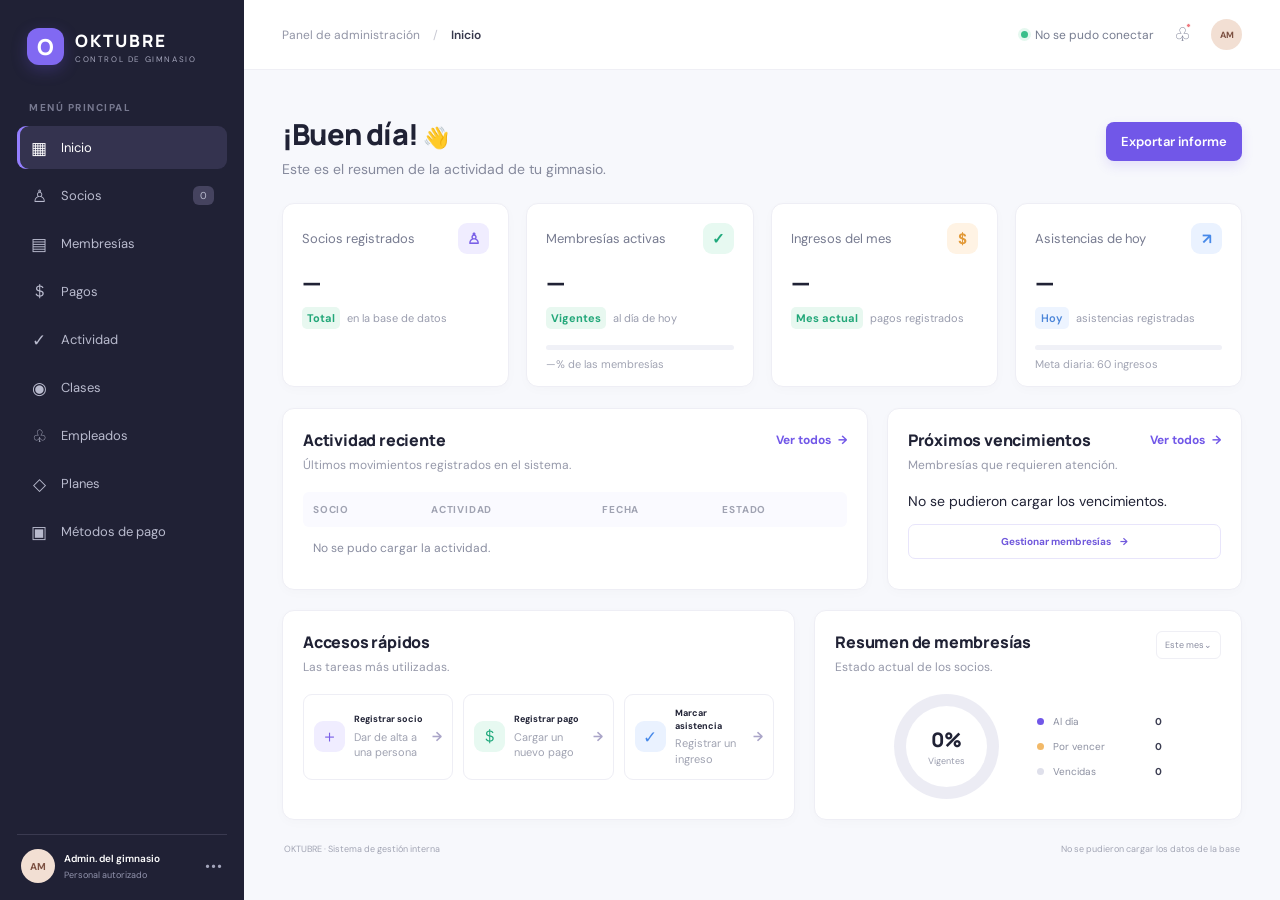
==== commit cd734724: "Add files via upload" ====
--- a/index.html
+++ b/index.html
@@ -4,16 +4,16 @@
 <head>
   <meta charset="UTF-8">
   <meta name="viewport" content="width=device-width, initial-scale=1.0">
-  <title>Pulse Gym | Panel de administración</title>
-  <link rel="stylesheet" href="styles.css?v=20261028-2">
+  <title>OKTUBRE | Panel de administración</title>
+  <link rel="stylesheet" href="styles.css?v=20261106-5">
 </head>
 
 <body data-api="./api/api.php">
   <div class="aplicacion">
     <aside class="barra-lateral">
-      <a class="marca" href="index.html" aria-label="Pulse Gym inicio">
-        <span class="logo-marca">P</span>
-        <span><strong>PULSE</strong><small>CONTROL DE GIMNASIO</small></span>
+      <a class="marca" href="index.html" aria-label="OKTUBRE inicio">
+        <span class="logo-marca">O</span>
+        <span><strong>OKTUBRE</strong><small>CONTROL DE GIMNASIO</small></span>
       </a>
 
       <p class="etiqueta-nav">MENÚ PRINCIPAL</p>
@@ -55,7 +55,7 @@
             <h1>¡Buen día! <span>👋</span></h1>
             <p class="subtitulo">Este es el resumen de la actividad de tu gimnasio.</p>
           </div>
-          <button class="boton-principal" onclick="window.print()">↧ <span>Exportar resumen</span></button>
+          <button class="boton-principal" id="export-report"><span>Exportar informe</span></button>
         </div>
 
         <div class="grilla-estadisticas">
@@ -169,11 +169,11 @@
             </div>
           </section>
         </div>
-        <footer>Pulse Gym · Sistema de gestión interna <span>Conectado a ingresos_gim</span></footer>
+        <footer>OKTUBRE · Sistema de gestión interna <span>Conectado a ingresos_gim</span></footer>
       </section>
     </main>
   </div>
-  <script src="api.js?v=20261028-2" defer></script>
+  <script src="api.js?v=20261106-5" defer></script>
 </body>
 
 </html>
--- a/styles.css
+++ b/styles.css
@@ -19,7 +19,7 @@
   color: var(--tinta);
   background: var(--fondo);
   font-family: 'DM Sans', sans-serif;
-  font-size: 13px;
+  font-size: 14px;
 }
 
 button,
@@ -1249,8 +1249,8 @@
 .panel-registros .tabla-vacia { padding: 42px 12px; color: #9699a8; text-align: center; }
 
 .dialogo-registro {
-  width: min(620px, calc(100% - 28px));
-  max-width: 620px;
+  width: min(720px, calc(100% - 28px));
+  max-width: 720px;
   max-height: min(85vh, 760px);
   padding: 0;
   border: 0;
@@ -1264,10 +1264,17 @@
 .dialogo-encabezado { display: flex; justify-content: space-between; align-items: flex-start; margin-bottom: 19px; }
 .dialogo-encabezado h2 { margin: 0; font: 800 18px Manrope, sans-serif; }
 .dialogo-cerrar { width: 32px; height: 32px; border: 0; border-radius: 8px; color: #777b90; background: #f4f4fa; font-size: 22px; }
-.formulario-registro { display: grid; grid-template-columns: repeat(2, minmax(0, 1fr)); gap: 14px; }
-.formulario-registro label { display: grid; gap: 7px; color: #65697c; font-size: 10px; font-weight: 600; }
+.formulario-registro { display: grid; grid-template-columns: repeat(2, minmax(0, 1fr)); gap: 16px; }
+.formulario-registro label { display: grid; gap: 8px; color: #65697c; font-size: 14px; font-weight: 600; }
+.formulario-registro .campo-completo { grid-column: 1 / -1; }
+.campo-obligatorio { display: inline; margin-left: 3px; color: #d94b55; font-size: 10px; font-weight: 800; }
+.campo-autocompletar { position: relative; }
+.opciones-socio { position: absolute; z-index: 5; top: calc(100% - 1px); left: 0; right: 0; max-height: 180px; overflow-y: auto; border: 1px solid #e5e6ef; border-radius: 7px; background: #fff; box-shadow: 0 8px 20px #25233b1a; }
+.opciones-socio[hidden] { display: none; }
+.opciones-socio button { display: block; width: 100%; padding: 10px 12px; border: 0; border-bottom: 1px solid #f0f0f5; color: #34364b; background: #fff; text-align: left; font: 14px 'DM Sans', sans-serif; cursor: pointer; }
+.opciones-socio button:hover { background: #f6f4ff; }
 .formulario-registro input,
-.formulario-registro select { width: 100%; min-width: 0; height: 39px; padding: 0 10px; border: 1px solid #e5e6ef; border-radius: 7px; outline: 0; color: #34364b; background: #fff; font: 11px 'DM Sans', sans-serif; }
+.formulario-registro select { width: 100%; min-width: 0; height: 46px; padding: 0 12px; border: 1px solid #e5e6ef; border-radius: 7px; outline: 0; color: #34364b; background: #fff; font: 14px 'DM Sans', sans-serif; }
 .formulario-registro input:focus,
 .formulario-registro select:focus { border-color: #9b8cf0; box-shadow: 0 0 0 3px #7157e81a; }
 .dialogo-acciones { display: flex; justify-content: flex-end; gap: 9px; margin-top: 22px; }
@@ -1275,10 +1282,51 @@
 .aviso-toast { position: fixed; right: 22px; bottom: 22px; z-index: 10; max-width: min(400px, calc(100% - 30px)); padding: 13px 16px; border-radius: 9px; color: #fff; background: #293249; box-shadow: 0 8px 28px #17172b35; font-size: 12px; }
 .aviso-toast.error { background: #a5434c; }
 
+/* Tipografía más cómoda en pantalla normal, con énfasis en listas y formularios. */
+.item-nav { font-size: 13px; }
+.etiqueta-nav { font-size: 10px; }
+.miga-de-pan { font-size: 12px; }
+.estado { font-size: 12px; }
+.subtitulo-superior { font-size: 10px; }
+h1 { font-size: 29px; }
+.subtitulo { font-size: 14px; }
+.boton-principal { font-size: 13px; }
+.estadistica-superior { font-size: 13px; }
+.pie-estadistica { font-size: 11px; }
+.leyenda-estadistica { font-size: 11px; }
+.encabezado-panel h2 { font-size: 16px; }
+.encabezado-panel p { font-size: 12px; }
+.encabezado-panel > a { font-size: 12px; }
+.panel-actividad th { font-size: 10px; }
+.panel-actividad td { font-size: 12px; }
+.persona strong { font-size: 12px; }
+.persona small { font-size: 11px; }
+.insignia { font-size: 11px; }
+.info-renovacion strong { font-size: 13px; }
+.info-renovacion small, .dias-restantes { font-size: 11px; }
+.acciones-rapidas a { font-size: 13px; }
+.acciones-rapidas small { font-size: 11px; }
+.leyenda { font-size: 12px; }
+.panel-registros td { font-size: 14px; }
+.panel-registros th { font-size: 11px; }
+.panel-registros .buscador input { font-size: 14px; }
+.acciones-registros { font-size: 12px; }
+.boton-secundario, .accion-editar, .accion-eliminar { font-size: 12px; }
+.dialogo-encabezado h2 { font-size: 21px; }
+.dialogo-cerrar { width: 38px; height: 38px; }
+.dialogo-acciones .boton-principal, .dialogo-acciones .boton-secundario { min-height: 44px; }
+.aviso-toast { font-size: 14px; }
+
 @media (max-width: 700px) {
   .barra-registros { align-items: stretch; flex-direction: column; }
   .buscador { min-width: 100%; }
   .acciones-registros { flex-wrap: wrap; justify-content: flex-start; }
   .dialogo-caja { padding: 19px 16px; }
   .formulario-registro { grid-template-columns: 1fr; }
-}
+  .formulario-registro .campo-completo { grid-column: auto; }
+  h1 { font-size: 25px; }
+}
+
+@media (max-width: 950px) {
+  .item-nav, .item-nav.activo { font-size: 0; }
+}
